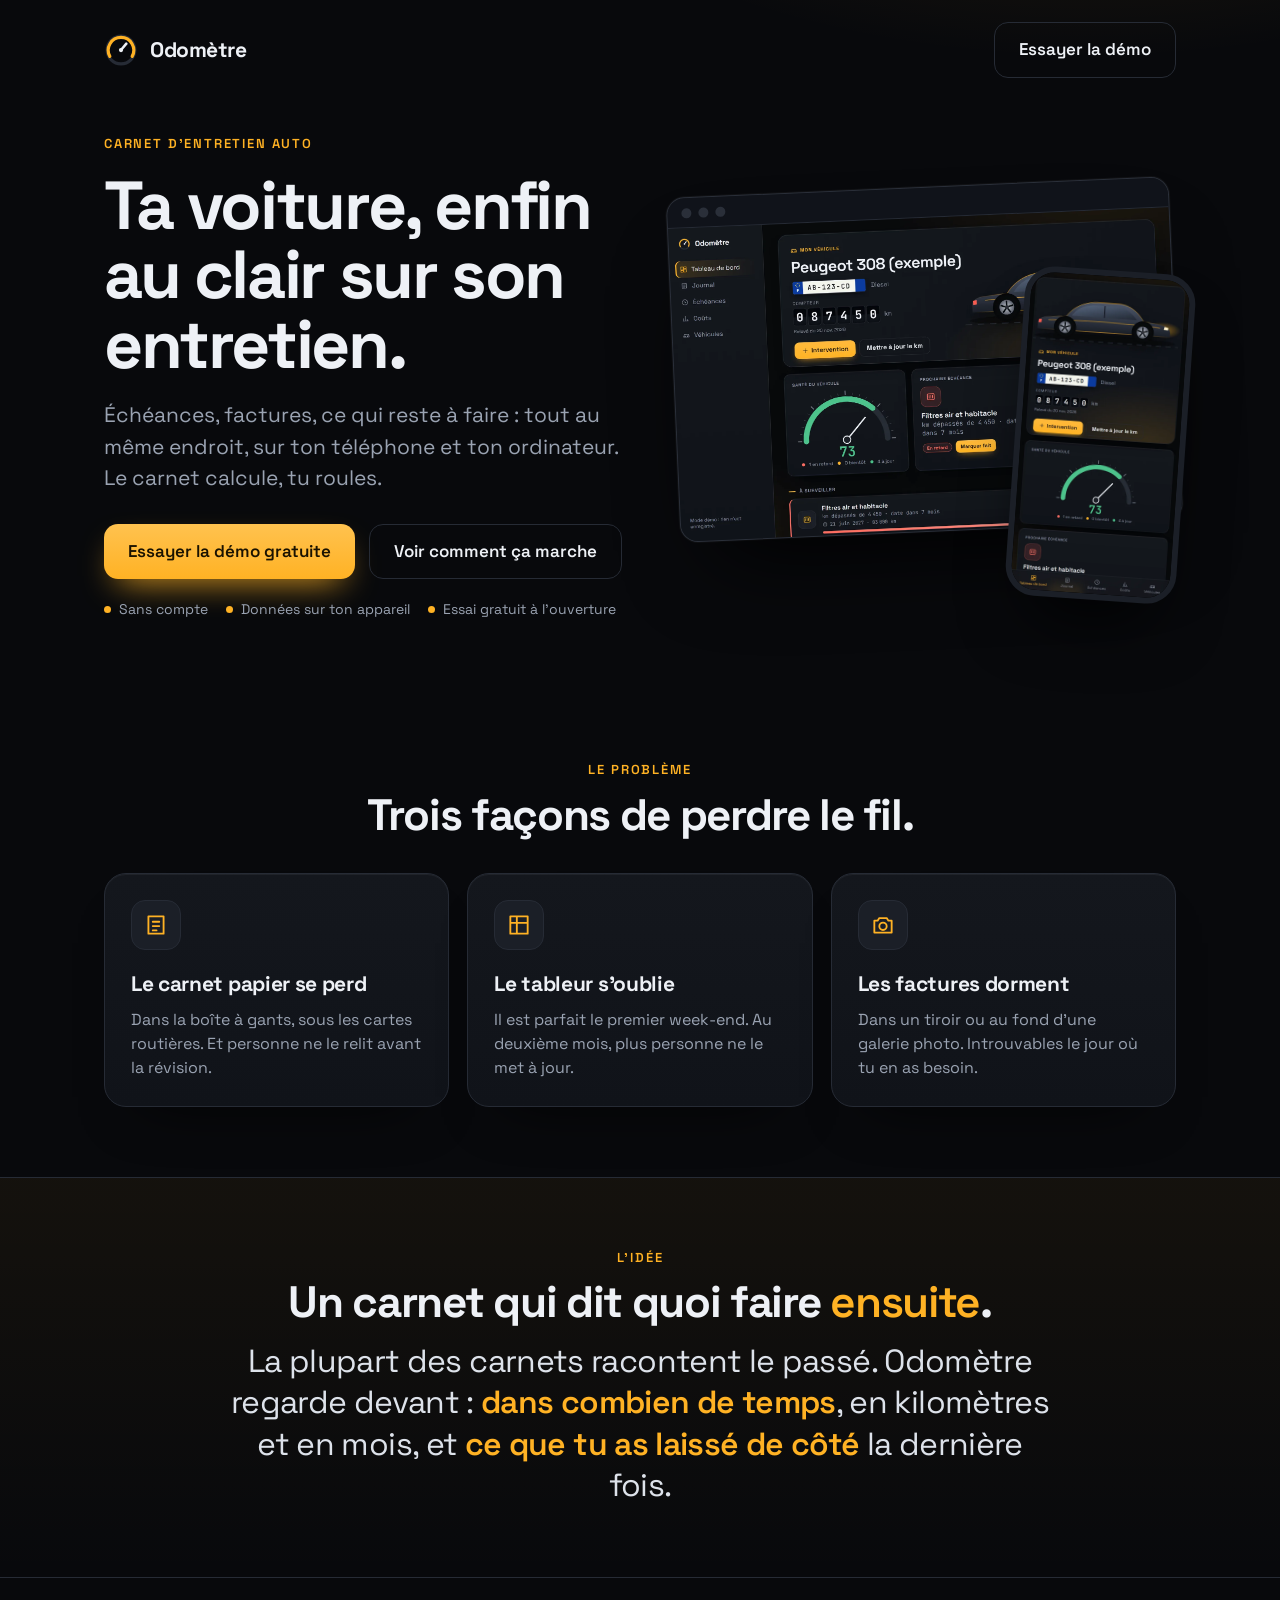
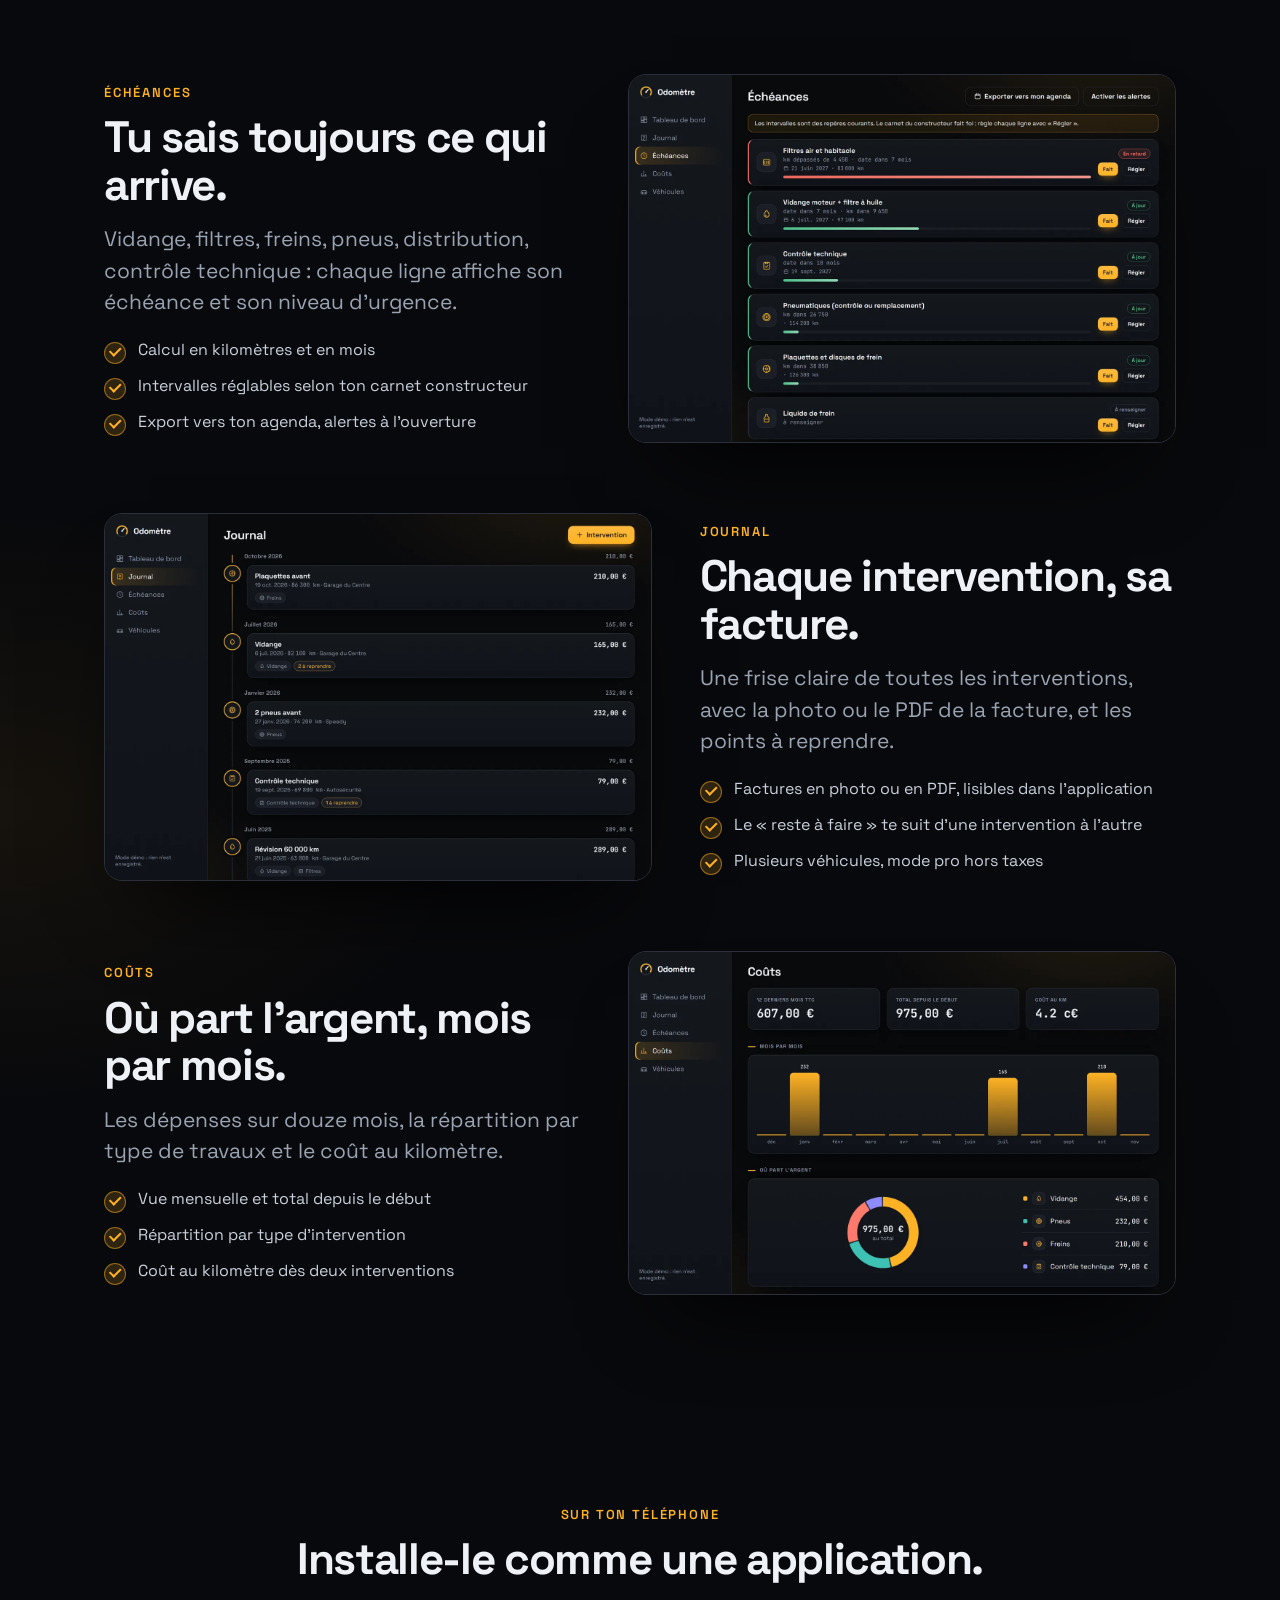
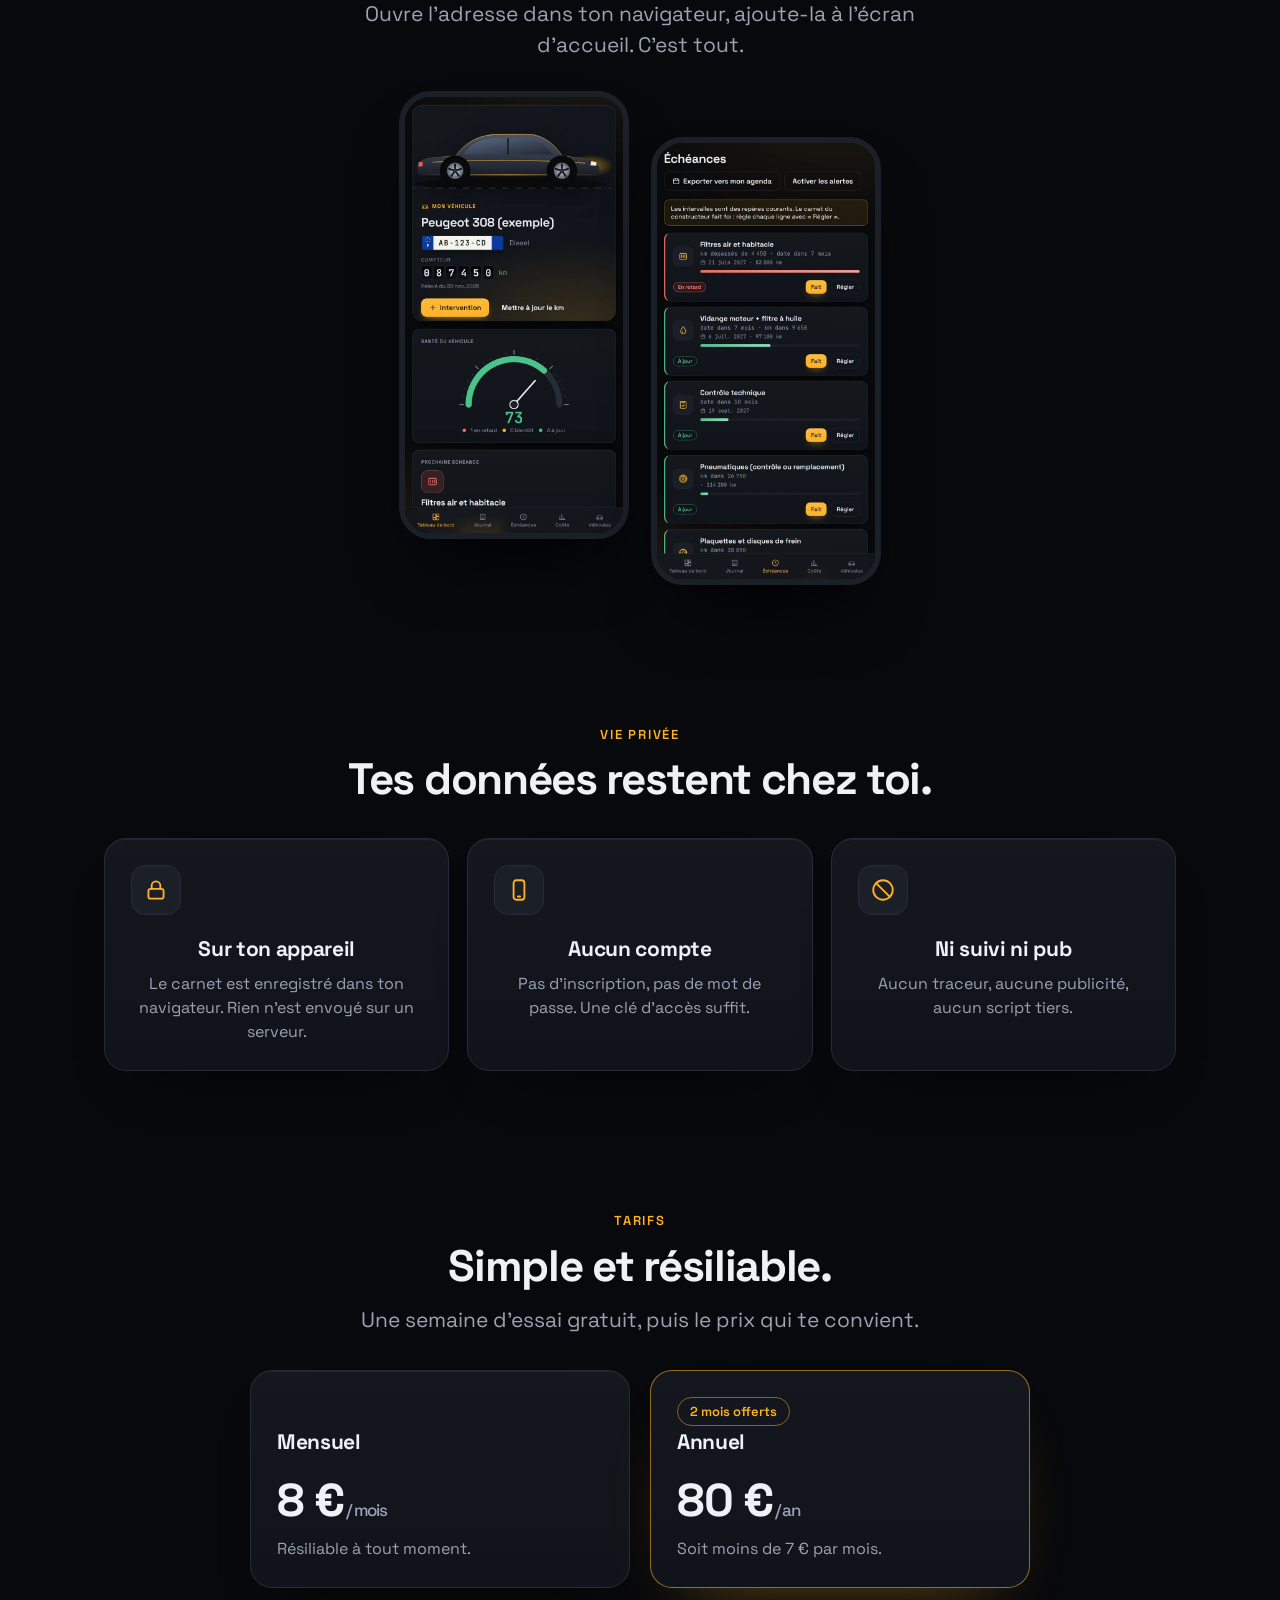
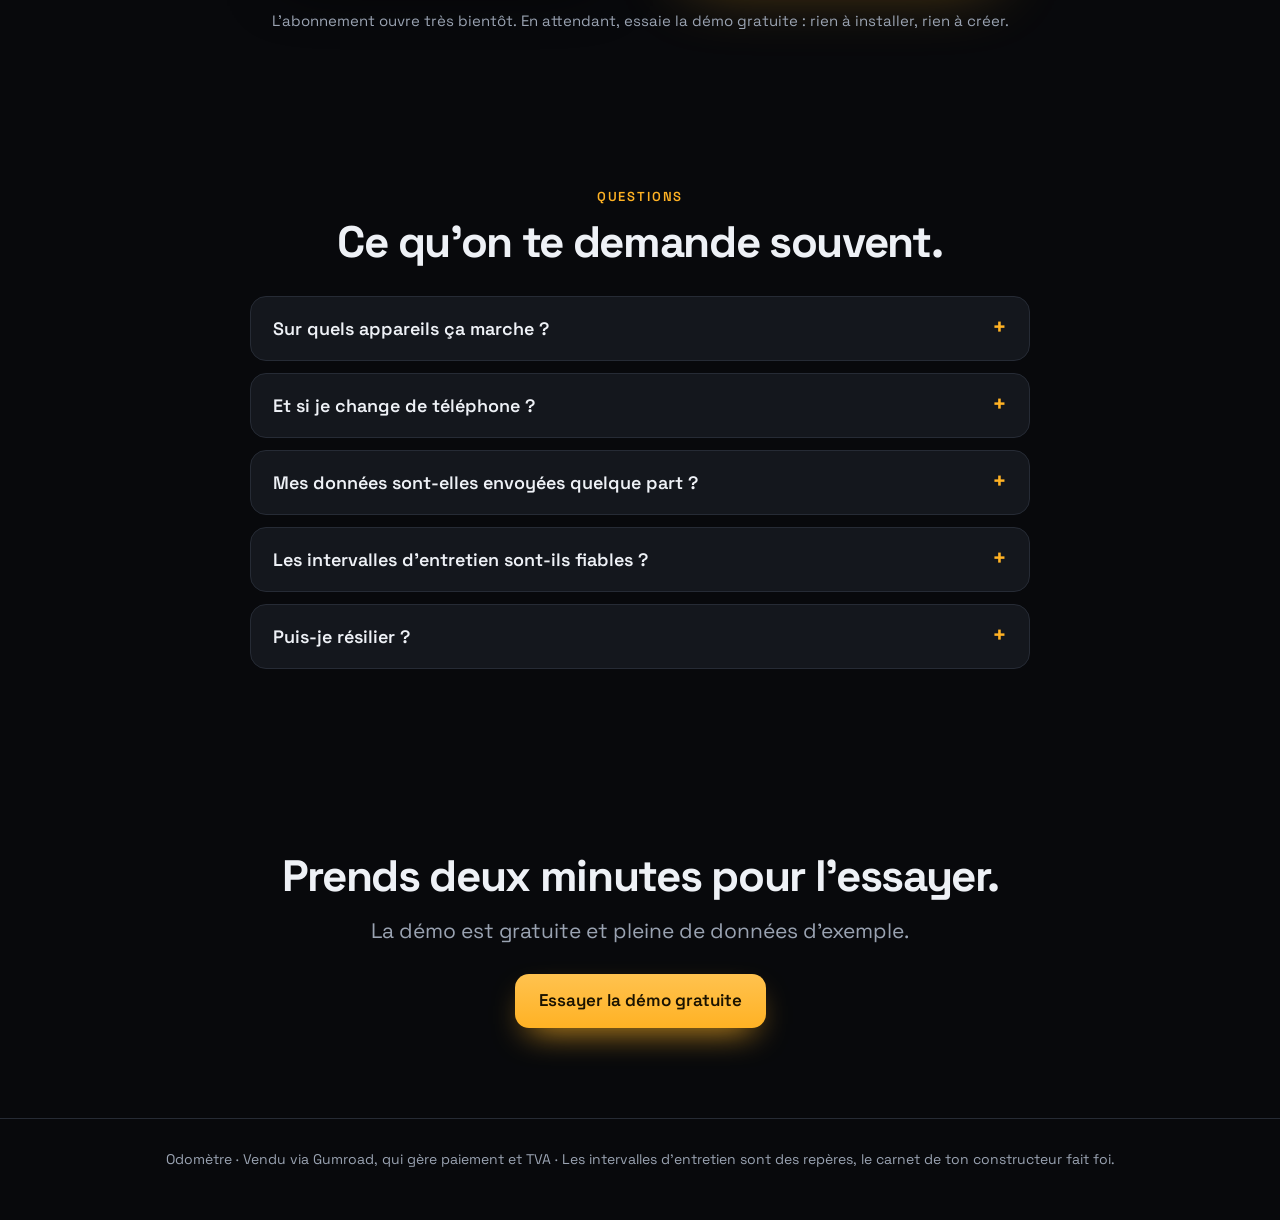
==== decouvrir.html @ 9ee8b930 "Add files via upload" ====
<!doctype html>
<html lang="fr"><head><meta charset="utf-8"><meta name="viewport" content="width=device-width,initial-scale=1">
<title>Odomètre : le carnet d'entretien de ta voiture</title>
<meta name="description" content="Échéances, factures et reste à faire de ta voiture, au même endroit. Sans compte, données chez toi. Essaie la démo gratuite.">
<meta http-equiv="Content-Security-Policy" content="default-src 'none'; style-src 'self' 'unsafe-inline'; img-src 'self'; font-src 'self'; base-uri 'none'; form-action 'none'">
<meta name="referrer" content="no-referrer"><meta name="theme-color" content="#08090C"><link rel="icon" href="icon.svg" type="image/svg+xml">
<style>@font-face{font-family:'Space Grotesk';font-weight:400 700;font-display:swap;src:url(SpaceGrotesk.woff2) format('woff2')}
@font-face{font-family:'JetBrains Mono';font-weight:400 600;font-display:swap;src:url(JetBrainsMono.woff2) format('woff2')}
.od{--bg:#08090C;--panel:#14171D;--panel2:#1B1F27;--line:#262B35;--text:#EEF1F6;--muted:#9AA3B2;--accent:#FFB224;--ink:#1A1200;
font-family:'Space Grotesk',system-ui,sans-serif;color:var(--text);background:radial-gradient(1100px 600px at 85% -5%,rgba(255,178,36,.16),transparent 60%),radial-gradient(800px 500px at 0% 40%,rgba(255,178,36,.06),transparent 60%),var(--bg);line-height:1.5;-webkit-font-smoothing:antialiased;overflow-x:hidden}
.od *{box-sizing:border-box}.od a{color:inherit;text-decoration:none}
.od .wrap{max-width:1120px;margin:0 auto;padding:0 24px}
.od .mono{font-family:'JetBrains Mono',ui-monospace,monospace}
.od nav{display:flex;align-items:center;justify-content:space-between;padding:22px 0}
.od .brand{display:flex;align-items:center;gap:12px;font-weight:700;font-size:21px;letter-spacing:-.02em}.od .dial{width:34px;height:34px}
.od .btn{display:inline-flex;align-items:center;gap:8px;padding:14px 24px;border-radius:14px;font-weight:600;font-size:17px;background:linear-gradient(180deg,#FFC24F,#FFB224);color:var(--ink);box-shadow:0 14px 34px -14px #FFB224;transition:transform .15s,filter .15s}
.od .btn:hover{transform:translateY(-2px);filter:brightness(1.05)}
.od .btn.ghost{background:transparent;color:var(--text);border:1px solid var(--line);box-shadow:none}.od .btn.ghost:hover{background:var(--panel)}
.od .eyebrow{color:var(--accent);text-transform:uppercase;letter-spacing:.14em;font-size:13px;font-weight:600}
.od h1{font-size:clamp(38px,6vw,68px);line-height:1.02;letter-spacing:-.035em;margin:18px 0 20px;font-weight:700}
.od h2{font-size:clamp(28px,4vw,44px);line-height:1.08;letter-spacing:-.03em;margin:12px 0 14px;font-weight:700}
.od p.lead{font-size:clamp(18px,2vw,21px);color:var(--muted);max-width:560px;margin:0 0 30px}
.od .hero{display:grid;grid-template-columns:1.05fr 1fr;gap:40px;align-items:center;padding:34px 0 70px}
.od .cta{display:flex;gap:14px;flex-wrap:wrap}.od .fine{margin-top:20px;color:var(--muted);font-size:14px;display:flex;gap:18px;flex-wrap:wrap}.od .fine span::before{content:'';display:inline-block;width:7px;height:7px;border-radius:50%;background:var(--accent);margin-right:8px;vertical-align:1px}
.od .stage{position:relative;min-height:380px}
.od .win{border:1px solid #2A2F39;border-radius:18px;overflow:hidden;background:var(--panel);box-shadow:0 50px 90px -40px #000,0 0 0 1px rgba(255,255,255,.04);transform:rotate(-2.5deg)}
.od .win .bar{height:30px;background:#10131A;display:flex;align-items:center;gap:7px;padding:0 14px;border-bottom:1px solid var(--line)}.od .win .bar i{width:10px;height:10px;border-radius:50%;background:#2A2F39}
.od .win img{display:block;width:100%;height:auto}
.od .phone{position:absolute;right:-10px;bottom:-34px;width:34%;border:6px solid #1B1F27;border-radius:30px;overflow:hidden;box-shadow:0 40px 70px -30px #000;transform:rotate(4deg);background:#000}.od .phone img{display:block;width:100%;height:auto}
.od section{padding:70px 0}.od .center{text-align:center}.od .center .lead{margin-left:auto;margin-right:auto}
.od .pains{display:grid;grid-template-columns:repeat(3,1fr);gap:18px;margin-top:34px}
.od .card{background:linear-gradient(180deg,#14171D,#101319);border:1px solid var(--line);border-radius:22px;padding:26px;box-shadow:0 30px 60px -40px #000,inset 0 1px 0 rgba(255,255,255,.05)}
.od .card .ico{width:50px;height:50px;border-radius:14px;display:grid;place-items:center;background:var(--panel2);border:1px solid var(--line);color:var(--accent);margin-bottom:18px}.od .card .ico svg{width:26px;height:26px}
.od .card h3{margin:0 0 8px;font-size:21px;letter-spacing:-.015em}.od .card p{margin:0;color:var(--muted)}
.od .story{border-top:1px solid var(--line);border-bottom:1px solid var(--line);background:linear-gradient(180deg,rgba(255,178,36,.05),transparent)}
.od .story p.big{font-size:clamp(22px,3vw,32px);line-height:1.3;letter-spacing:-.02em;max-width:820px;margin:0 auto;color:#DDE2EA}.od .story b{color:var(--accent);font-weight:600}
.od .row{display:grid;grid-template-columns:1fr 1.15fr;gap:48px;align-items:center;margin:26px 0 70px}.od .row.rev{grid-template-columns:1.15fr 1fr}.od .row.rev .txt{order:2}
.od .row .shot{border:1px solid #2A2F39;border-radius:18px;overflow:hidden;box-shadow:0 50px 90px -45px #000}.od .row .shot img{display:block;width:100%;height:auto}
.od ul.chk{list-style:none;padding:0;margin:20px 0 0;display:grid;gap:12px}.od ul.chk li{padding-left:34px;position:relative;color:#C9D0DC}
.od ul.chk li::before{content:'';position:absolute;left:0;top:4px;width:20px;height:20px;border-radius:50%;background:rgba(255,178,36,.16);border:1px solid rgba(255,178,36,.5)}.od ul.chk li::after{content:'';position:absolute;left:7px;top:9px;width:5px;height:9px;border:solid var(--accent);border-width:0 2px 2px 0;transform:rotate(45deg) translate(-1px,-2px)}
.od .phones{display:flex;gap:22px;justify-content:center;align-items:flex-start;margin-top:10px}.od .phones .p{width:230px;border:6px solid #1B1F27;border-radius:32px;overflow:hidden;box-shadow:0 40px 70px -30px #000;background:#000}.od .phones .p:nth-child(2){margin-top:46px}.od .phones img{display:block;width:100%;height:auto}
.od .three{display:grid;grid-template-columns:repeat(3,1fr);gap:18px;margin-top:34px}
.od .price{display:grid;grid-template-columns:repeat(2,1fr);gap:20px;max-width:780px;margin:34px auto 0}.od .price .card{text-align:left}.od .price .big{font-size:46px;font-weight:700;letter-spacing:-.03em;margin:8px 0 2px}.od .price .big small{font-size:17px;color:var(--muted);font-weight:500}
.od .price .best{border-color:rgba(255,178,36,.55);box-shadow:0 30px 70px -40px rgba(255,178,36,.45)}.od .tag{display:inline-block;padding:4px 12px;border-radius:99px;border:1px solid rgba(255,178,36,.5);color:var(--accent);font-size:13px;font-weight:600}
.od .note{text-align:center;color:var(--muted);margin-top:22px;font-size:15px}
.od details{background:var(--panel);border:1px solid var(--line);border-radius:16px;padding:18px 22px;margin:0 0 12px}.od summary{cursor:pointer;font-weight:600;font-size:18px;list-style:none;display:flex;justify-content:space-between;gap:12px}.od summary::after{content:'+';color:var(--accent);font-size:24px;line-height:1}.od details[open] summary::after{content:'–'}
.od details p{color:var(--muted);margin:12px 0 0}.od .faq{max-width:780px;margin:30px auto 0}
.od .final{text-align:center;padding:90px 0}.od .final .cta{justify-content:center}
.od footer{border-top:1px solid var(--line);padding:30px 0 50px;color:var(--muted);font-size:14px;text-align:center}
@media(max-width:900px){.od .hero,.od .row,.od .row.rev{grid-template-columns:1fr;gap:34px}.od .row.rev .txt{order:0}.od .pains,.od .three,.od .price{grid-template-columns:1fr}.od .stage{min-height:0;margin-bottom:60px}.od .phone{right:0;bottom:-40px;width:38%}.od .phones .p{width:44%}}
@media(prefers-reduced-motion:reduce){.od *{transition:none!important}}
</style></head><body style='margin:0;background:#08090C'><div class="od"><div class="wrap">
<nav><a class="brand" href="https://floxitoooo.github.io/odometre/?demo=1"><svg class="dial" viewBox="0 0 32 32" aria-hidden="true"><circle cx="16" cy="16" r="13" fill="none" stroke="#262B35" stroke-width="3"/><path d="M5.5 22a12 12 0 1 1 21 0" fill="none" stroke="#FFB224" stroke-width="3" stroke-linecap="round"/><path d="M16 16l5-6" stroke="#EEF1F6" stroke-width="2.4" stroke-linecap="round"/><circle cx="16" cy="16" r="2" fill="#EEF1F6"/></svg>Odomètre</a><a class="btn ghost" href="https://floxitoooo.github.io/odometre/?demo=1">Essayer la démo</a></nav>

<header class="hero"><div><div class="eyebrow">Carnet d'entretien auto</div>
<h1>Ta voiture, enfin au clair sur son entretien.</h1>
<p class="lead">Échéances, factures, ce qui reste à faire : tout au même endroit, sur ton téléphone et ton ordinateur. Le carnet calcule, tu roules.</p>
<div class="cta"><a class="btn" href="https://floxitoooo.github.io/odometre/?demo=1">Essayer la démo gratuite</a><a class="btn ghost" href="#fonctions">Voir comment ça marche</a></div>
<div class="fine"><span>Sans compte</span><span>Données sur ton appareil</span><span>Essai gratuit à l'ouverture</span></div></div>
<div class="stage"><div class="win"><div class="bar"><i></i><i></i><i></i></div><img src="shot-dash.webp" width="1800" height="1125" alt="Tableau de bord Odomètre : compteur, plaque, jauge de santé" ></div>
<div class="phone"><img src="shot-mob.webp" width="700" height="1400" alt="Odomètre sur téléphone" ></div></div></header>

<section><div class="center"><div class="eyebrow">Le problème</div><h2>Trois façons de perdre le fil.</h2></div>
<div class="pains"><div class="card"><div class="ico"><svg viewBox="0 0 24 24" fill="none" stroke="currentColor" stroke-width="1.7" stroke-linecap="round" stroke-linejoin="round" aria-hidden="true"><path d="M5 4h14v16H5zM9 9h6M9 13h6M9 17h3.5"/></svg></div><h3>Le carnet papier se perd</h3><p>Dans la boîte à gants, sous les cartes routières. Et personne ne le relit avant la révision.</p></div>
<div class="card"><div class="ico"><svg viewBox="0 0 24 24" fill="none" stroke="currentColor" stroke-width="1.7" stroke-linecap="round" stroke-linejoin="round" aria-hidden="true"><path d="M4 4h16v16H4zM4 10h16M10 4v16"/></svg></div><h3>Le tableur s'oublie</h3><p>Il est parfait le premier week-end. Au deuxième mois, plus personne ne le met à jour.</p></div>
<div class="card"><div class="ico"><svg viewBox="0 0 24 24" fill="none" stroke="currentColor" stroke-width="1.7" stroke-linecap="round" stroke-linejoin="round" aria-hidden="true"><path d="M4 8h3l1.6-2.4h6.8L17 8h3v11H4z"/><circle cx="12" cy="13.2" r="3.4"/></svg></div><h3>Les factures dorment</h3><p>Dans un tiroir ou au fond d'une galerie photo. Introuvables le jour où tu en as besoin.</p></div></div></section>
</div>

<div class="story"><div class="wrap"><section class="center"><div class="eyebrow">L'idée</div><h2>Un carnet qui dit quoi faire <b>ensuite</b>.</h2>
<p class="big">La plupart des carnets racontent le passé. Odomètre regarde devant : <b>dans combien de temps</b>, en kilomètres et en mois, et <b>ce que tu as laissé de côté</b> la dernière fois.</p></section></div></div>

<div class="wrap" id="fonctions">
<section><div class="row"><div class="txt"><div class="eyebrow">Échéances</div><h2>Tu sais toujours ce qui arrive.</h2><p class="lead" style="margin-bottom:0">Vidange, filtres, freins, pneus, distribution, contrôle technique : chaque ligne affiche son échéance et son niveau d'urgence.</p>
<ul class="chk"><li>Calcul en kilomètres et en mois</li><li>Intervalles réglables selon ton carnet constructeur</li><li>Export vers ton agenda, alertes à l'ouverture</li></ul></div>
<div class="shot"><img src="shot-due.webp" width="1500" height="1008" alt="Écran Échéances" ></div></div>

<div class="row rev"><div class="txt"><div class="eyebrow">Journal</div><h2>Chaque intervention, sa facture.</h2><p class="lead" style="margin-bottom:0">Une frise claire de toutes les interventions, avec la photo ou le PDF de la facture, et les points à reprendre.</p>
<ul class="chk"><li>Factures en photo ou en PDF, lisibles dans l'application</li><li>Le « reste à faire » te suit d'une intervention à l'autre</li><li>Plusieurs véhicules, mode pro hors taxes</li></ul></div>
<div class="shot"><img src="shot-log.webp" width="1500" height="1008" alt="Écran Journal" ></div></div>

<div class="row"><div class="txt"><div class="eyebrow">Coûts</div><h2>Où part l'argent, mois par mois.</h2><p class="lead" style="margin-bottom:0">Les dépenses sur douze mois, la répartition par type de travaux et le coût au kilomètre.</p>
<ul class="chk"><li>Vue mensuelle et total depuis le début</li><li>Répartition par type d'intervention</li><li>Coût au kilomètre dès deux interventions</li></ul></div>
<div class="shot"><img src="shot-cost.webp" width="1500" height="938" alt="Écran Coûts" ></div></div></section>

<section class="center"><div class="eyebrow">Sur ton téléphone</div><h2>Installe-le comme une application.</h2><p class="lead">Ouvre l'adresse dans ton navigateur, ajoute-la à l'écran d'accueil. C'est tout.</p>
<div class="phones"><div class="p"><img src="shot-mob.webp" width="700" height="1400" alt="Tableau de bord sur téléphone" ></div><div class="p"><img src="shot-mobdue.webp" width="700" height="1400" alt="Échéances sur téléphone" ></div></div></section>

<section class="center"><div class="eyebrow">Vie privée</div><h2>Tes données restent chez toi.</h2>
<div class="three"><div class="card"><div class="ico"><svg viewBox="0 0 24 24" fill="none" stroke="currentColor" stroke-width="1.7" stroke-linecap="round" stroke-linejoin="round" aria-hidden="true"><rect x="5" y="11" width="14" height="9" rx="2"/><path d="M8 11V8a4 4 0 0 1 8 0v3"/></svg></div><h3>Sur ton appareil</h3><p>Le carnet est enregistré dans ton navigateur. Rien n'est envoyé sur un serveur.</p></div>
<div class="card"><div class="ico"><svg viewBox="0 0 24 24" fill="none" stroke="currentColor" stroke-width="1.7" stroke-linecap="round" stroke-linejoin="round" aria-hidden="true"><rect x="7" y="3" width="10" height="18" rx="2.5"/><path d="M11 18h2"/></svg></div><h3>Aucun compte</h3><p>Pas d'inscription, pas de mot de passe. Une clé d'accès suffit.</p></div>
<div class="card"><div class="ico"><svg viewBox="0 0 24 24" fill="none" stroke="currentColor" stroke-width="1.7" stroke-linecap="round" stroke-linejoin="round" aria-hidden="true"><circle cx="12" cy="12" r="9"/><path d="M5.6 5.6l12.8 12.8"/></svg></div><h3>Ni suivi ni pub</h3><p>Aucun traceur, aucune publicité, aucun script tiers.</p></div></div></section>

<section class="center"><div class="eyebrow">Tarifs</div><h2>Simple et résiliable.</h2><p class="lead">Une semaine d'essai gratuit, puis le prix qui te convient.</p>
<div class="price"><div class="card"><span class="tag" style="visibility:hidden">.</span><h3>Mensuel</h3><div class="big">8 €<small> / mois</small></div><p>Résiliable à tout moment.</p></div>
<div class="card best"><span class="tag">2 mois offerts</span><h3>Annuel</h3><div class="big">80 €<small> / an</small></div><p>Soit moins de 7 € par mois.</p></div></div>
<p class="note">L'abonnement ouvre très bientôt. En attendant, essaie la démo gratuite : rien à installer, rien à créer.</p></section>

<section><div class="center"><div class="eyebrow">Questions</div><h2>Ce qu'on te demande souvent.</h2></div><div class="faq">
<details><summary>Sur quels appareils ça marche ?</summary><p>Dans le navigateur de ton téléphone, ta tablette ou ton ordinateur (Chrome, Safari, Edge, Firefox récents). Tu peux l'ajouter à l'écran d'accueil comme une application.</p></details>
<details><summary>Et si je change de téléphone ?</summary><p>Exporte une sauvegarde depuis l'écran Véhicules, importe-la sur le nouvel appareil. Pense à en faire une de temps en temps.</p></details>
<details><summary>Mes données sont-elles envoyées quelque part ?</summary><p>Non. Elles restent dans ton navigateur. La seule vérification en ligne est celle de ta clé d'accès.</p></details>
<details><summary>Les intervalles d'entretien sont-ils fiables ?</summary><p>Ce sont des repères courants. Le carnet de ton constructeur fait foi : tu règles chaque ligne. Aucun résultat n'est garanti.</p></details>
<details><summary>Puis-je résilier ?</summary><p>Oui, à tout moment depuis ton reçu Gumroad. L'accès court jusqu'à la fin de la période payée.</p></details></div></section>

<section class="final"><h2>Prends deux minutes pour l'essayer.</h2><p class="lead" style="margin:0 auto 28px">La démo est gratuite et pleine de données d'exemple.</p><div class="cta"><a class="btn" href="https://floxitoooo.github.io/odometre/?demo=1">Essayer la démo gratuite</a></div></section>
</div>
<footer><div class="wrap">Odomètre · Vendu via Gumroad, qui gère paiement et TVA · Les intervalles d'entretien sont des repères, le carnet de ton constructeur fait foi.</div></footer></div></body></html>
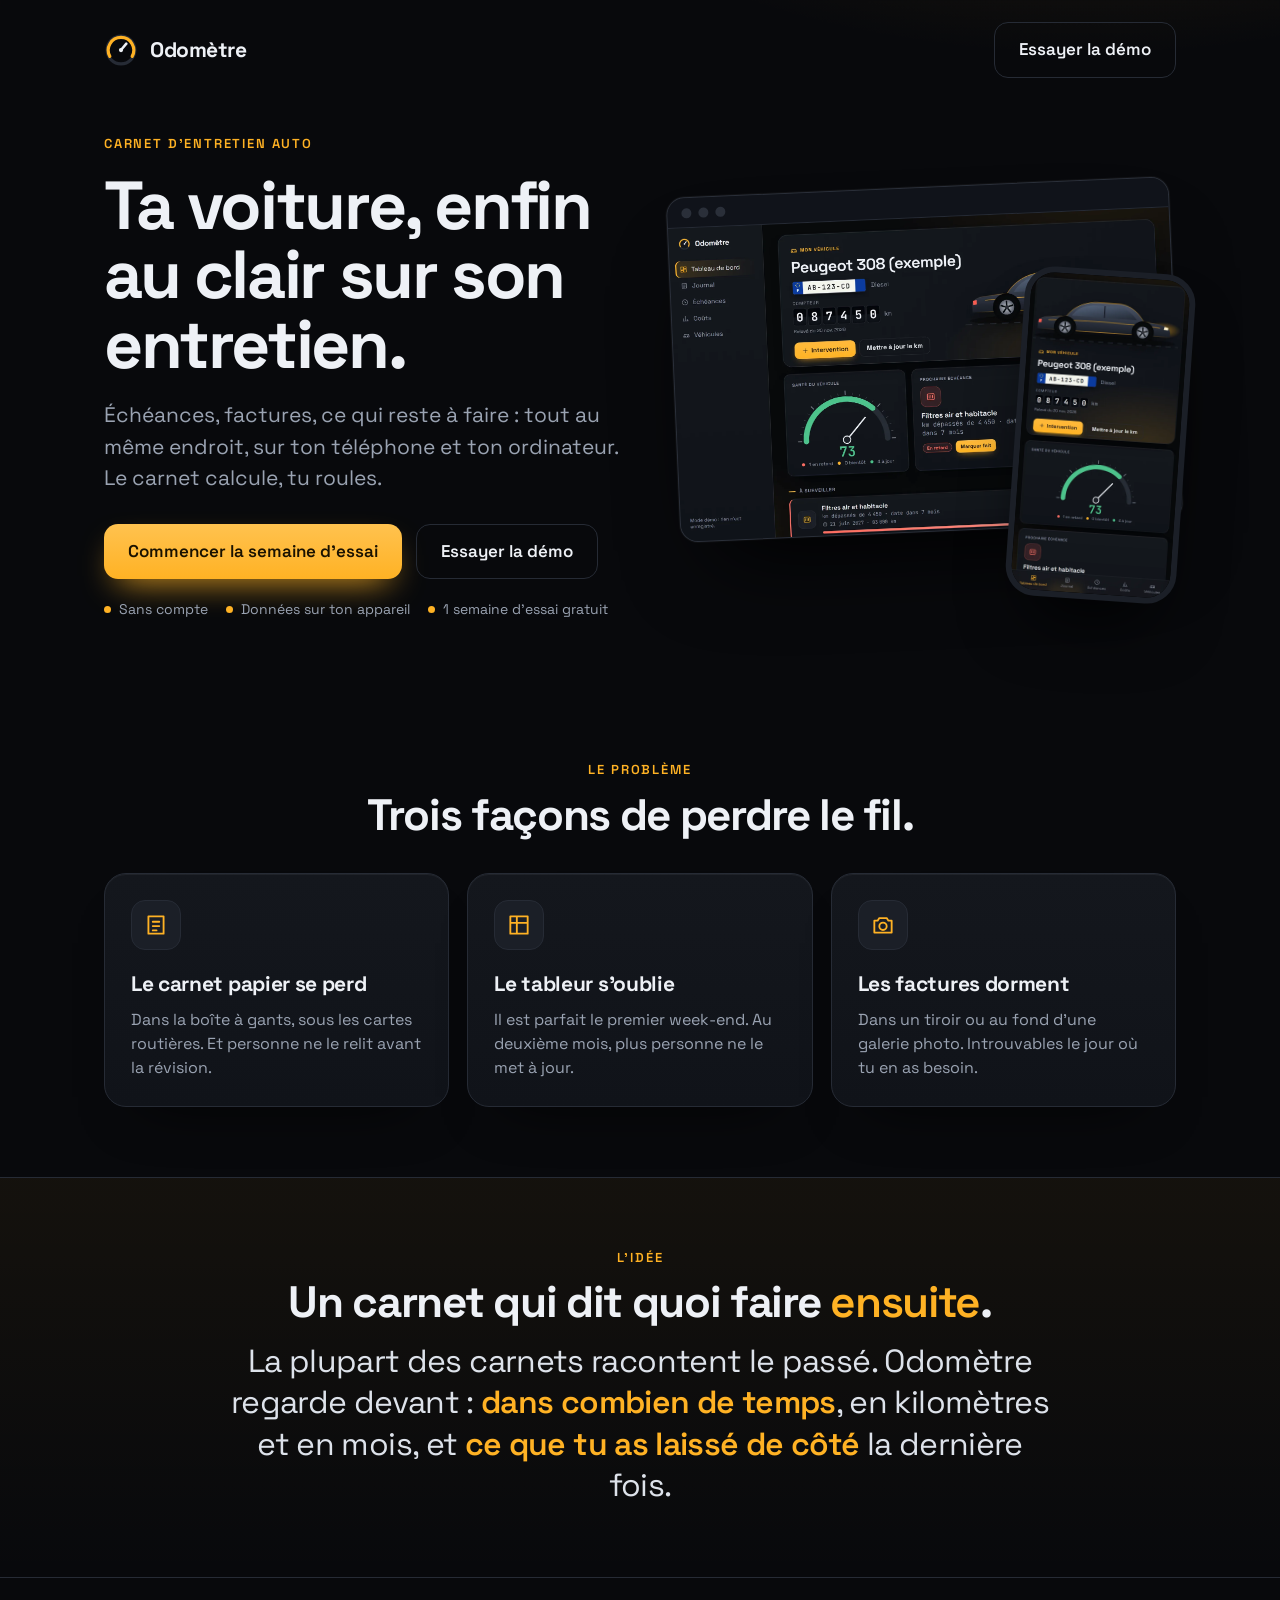
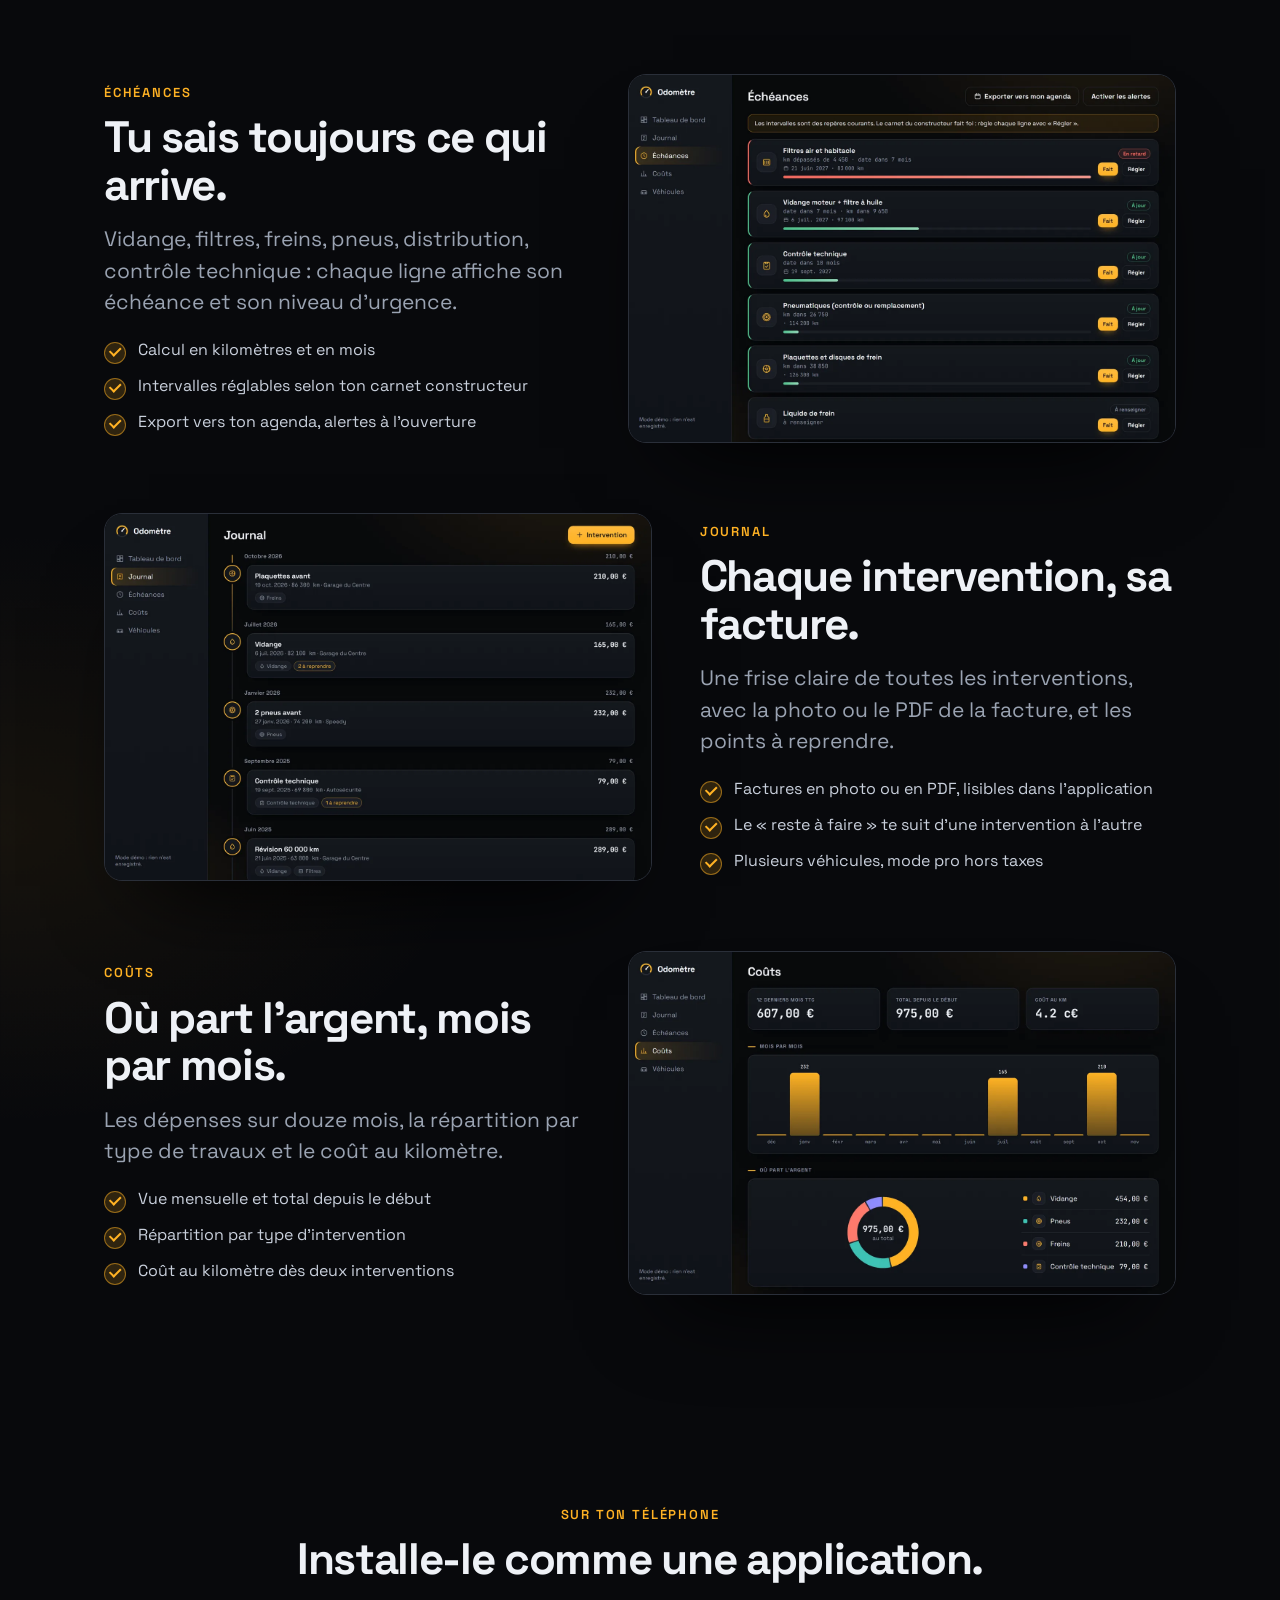
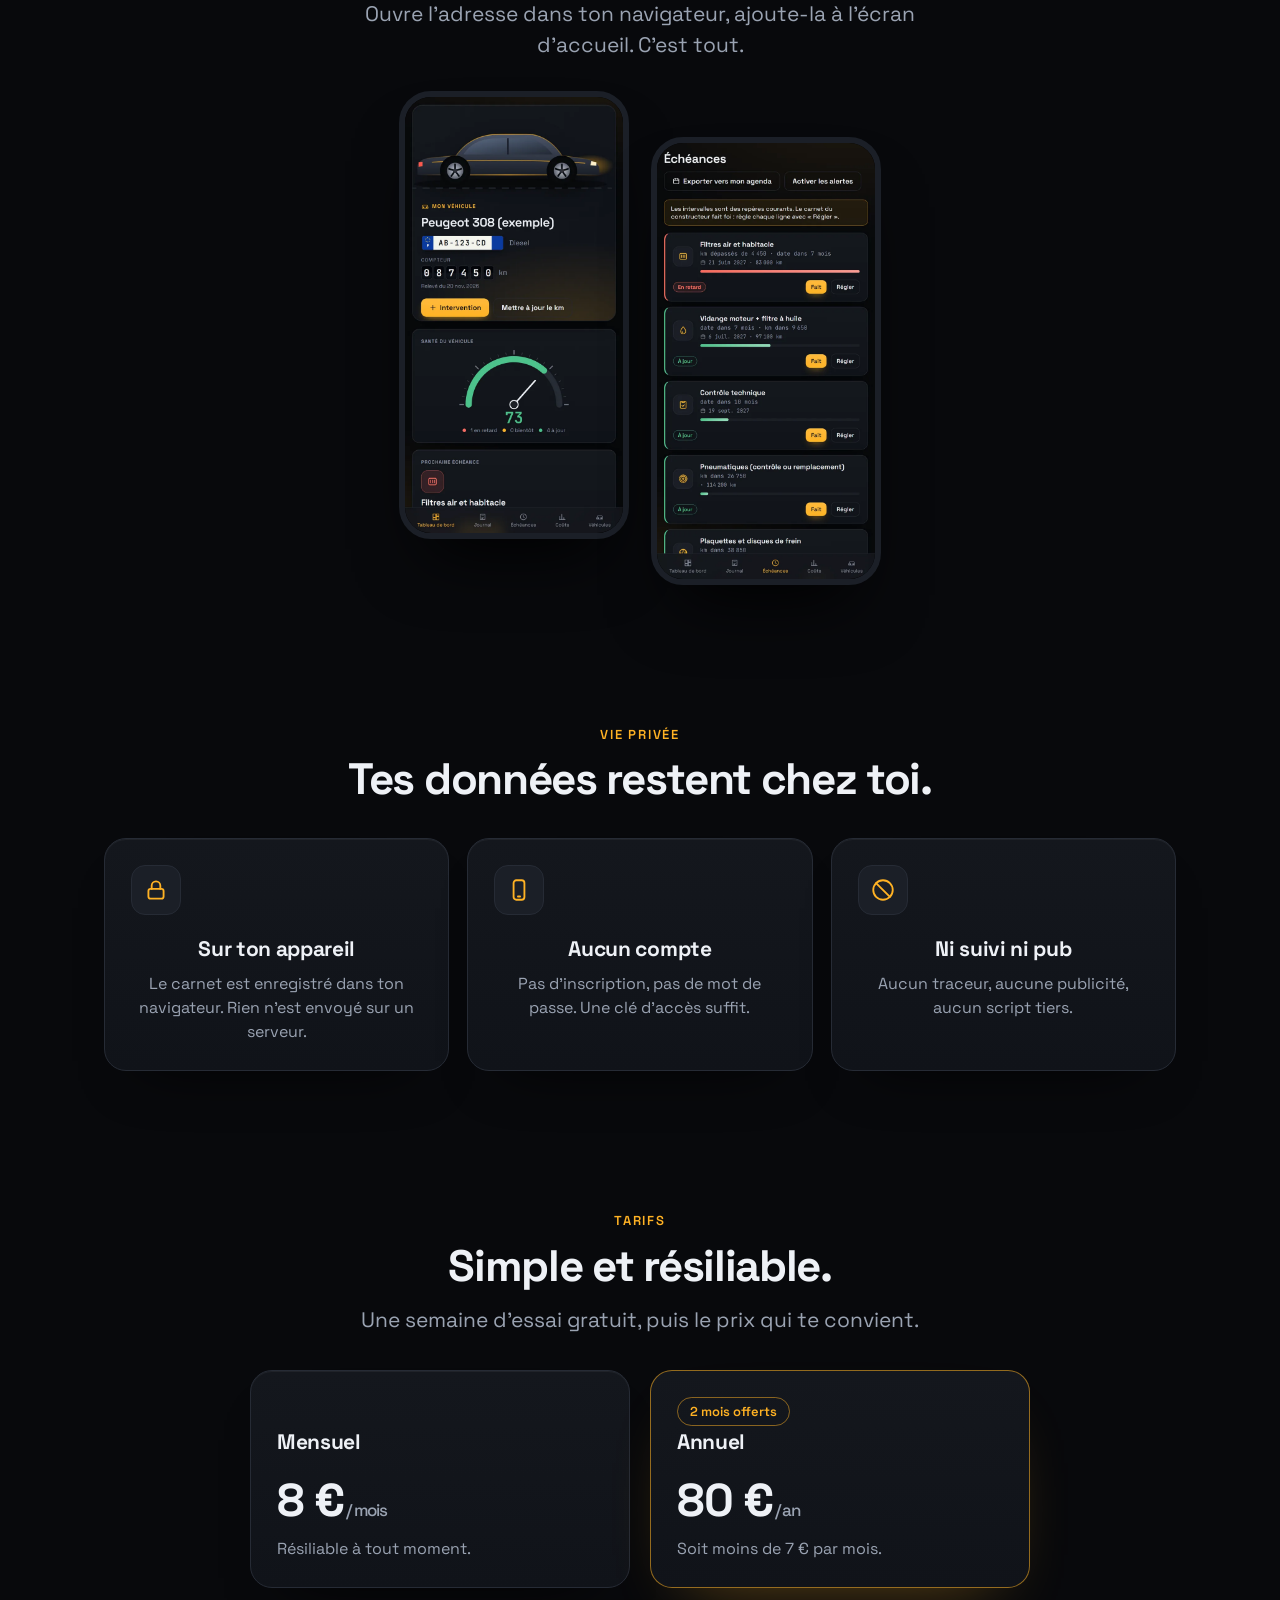
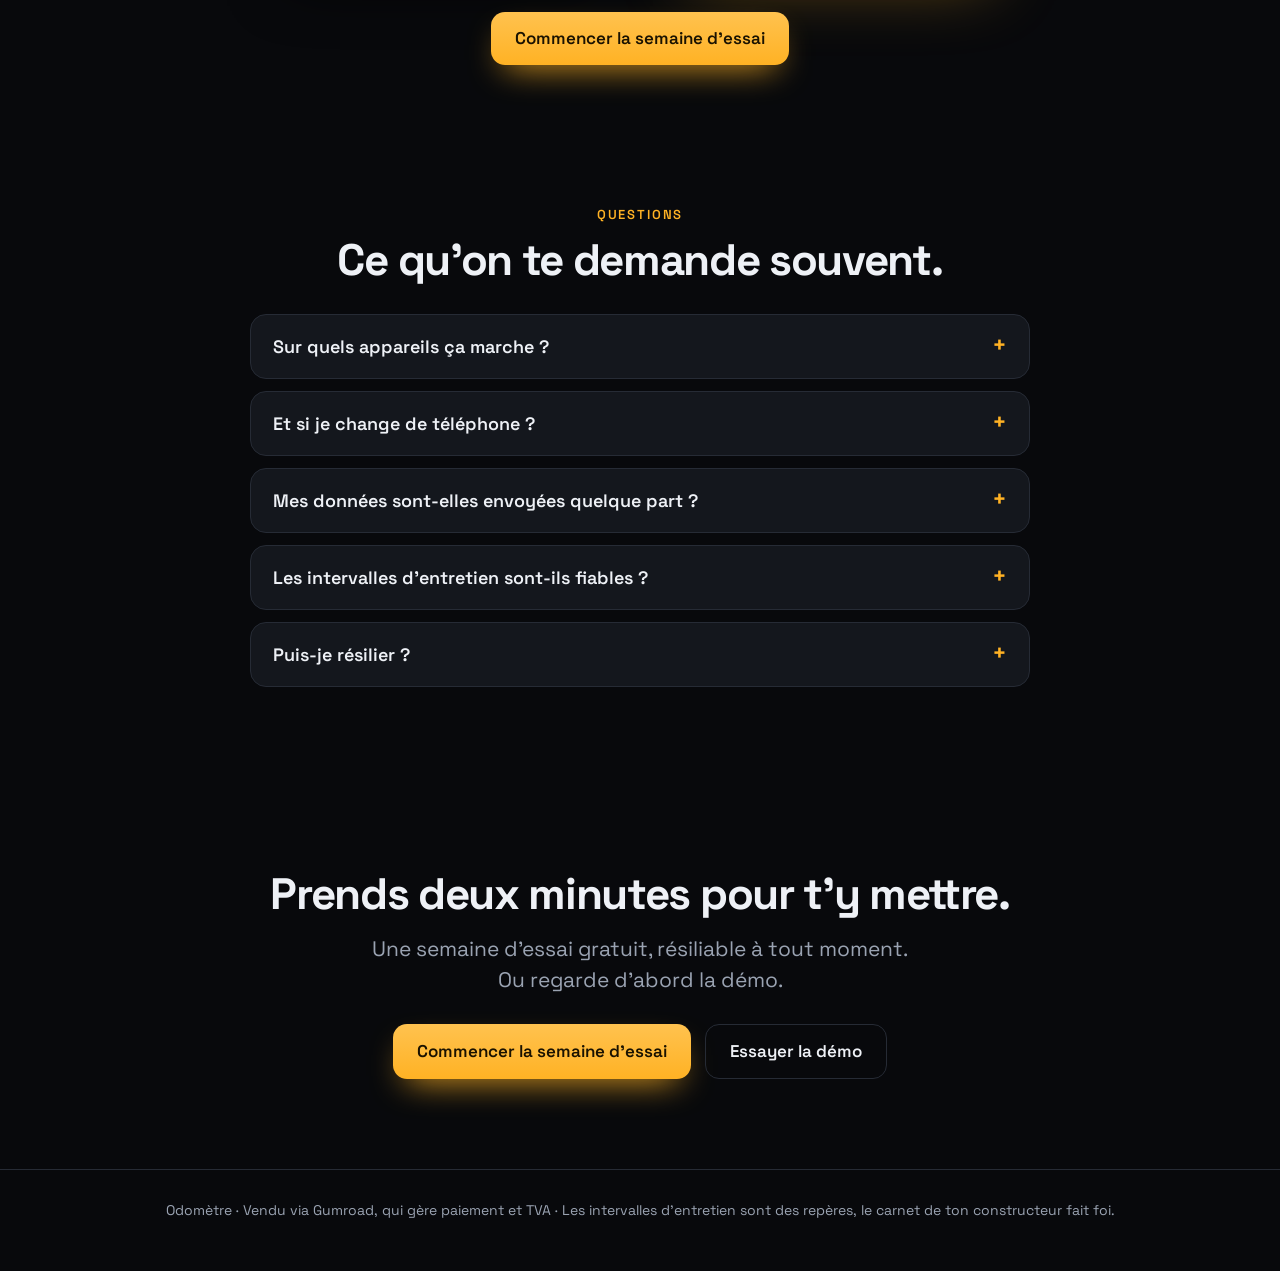
==== commit 48ac1474: "Landing : ouverture de la vente" ====
--- a/decouvrir.html
+++ b/decouvrir.html
@@ -55,8 +55,8 @@
 <header class="hero"><div><div class="eyebrow">Carnet d'entretien auto</div>
 <h1>Ta voiture, enfin au clair sur son entretien.</h1>
 <p class="lead">Échéances, factures, ce qui reste à faire : tout au même endroit, sur ton téléphone et ton ordinateur. Le carnet calcule, tu roules.</p>
-<div class="cta"><a class="btn" href="https://floxitoooo.github.io/odometre/?demo=1">Essayer la démo gratuite</a><a class="btn ghost" href="#fonctions">Voir comment ça marche</a></div>
-<div class="fine"><span>Sans compte</span><span>Données sur ton appareil</span><span>Essai gratuit à l'ouverture</span></div></div>
+<div class="cta"><a class="btn" href="https://odometre.gumroad.com/l/odometre">Commencer la semaine d'essai</a><a class="btn ghost" href="https://floxitoooo.github.io/odometre/?demo=1">Essayer la démo</a></div>
+<div class="fine"><span>Sans compte</span><span>Données sur ton appareil</span><span>1 semaine d'essai gratuit</span></div></div>
 <div class="stage"><div class="win"><div class="bar"><i></i><i></i><i></i></div><img src="shot-dash.webp" width="1800" height="1125" alt="Tableau de bord Odomètre : compteur, plaque, jauge de santé" ></div>
 <div class="phone"><img src="shot-mob.webp" width="700" height="1400" alt="Odomètre sur téléphone" ></div></div></header>
 
@@ -93,7 +93,7 @@
 <section class="center"><div class="eyebrow">Tarifs</div><h2>Simple et résiliable.</h2><p class="lead">Une semaine d'essai gratuit, puis le prix qui te convient.</p>
 <div class="price"><div class="card"><span class="tag" style="visibility:hidden">.</span><h3>Mensuel</h3><div class="big">8 €<small> / mois</small></div><p>Résiliable à tout moment.</p></div>
 <div class="card best"><span class="tag">2 mois offerts</span><h3>Annuel</h3><div class="big">80 €<small> / an</small></div><p>Soit moins de 7 € par mois.</p></div></div>
-<p class="note">L'abonnement ouvre très bientôt. En attendant, essaie la démo gratuite : rien à installer, rien à créer.</p></section>
+<div class="cta" style="justify-content:center;margin-top:24px"><a class="btn" href="https://odometre.gumroad.com/l/odometre">Commencer la semaine d'essai</a></div></section>
 
 <section><div class="center"><div class="eyebrow">Questions</div><h2>Ce qu'on te demande souvent.</h2></div><div class="faq">
 <details><summary>Sur quels appareils ça marche ?</summary><p>Dans le navigateur de ton téléphone, ta tablette ou ton ordinateur (Chrome, Safari, Edge, Firefox récents). Tu peux l'ajouter à l'écran d'accueil comme une application.</p></details>
@@ -102,6 +102,6 @@
 <details><summary>Les intervalles d'entretien sont-ils fiables ?</summary><p>Ce sont des repères courants. Le carnet de ton constructeur fait foi : tu règles chaque ligne. Aucun résultat n'est garanti.</p></details>
 <details><summary>Puis-je résilier ?</summary><p>Oui, à tout moment depuis ton reçu Gumroad. L'accès court jusqu'à la fin de la période payée.</p></details></div></section>
 
-<section class="final"><h2>Prends deux minutes pour l'essayer.</h2><p class="lead" style="margin:0 auto 28px">La démo est gratuite et pleine de données d'exemple.</p><div class="cta"><a class="btn" href="https://floxitoooo.github.io/odometre/?demo=1">Essayer la démo gratuite</a></div></section>
+<section class="final"><h2>Prends deux minutes pour t'y mettre.</h2><p class="lead" style="margin:0 auto 28px">Une semaine d'essai gratuit, résiliable à tout moment. Ou regarde d'abord la démo.</p><div class="cta" style="justify-content:center"><a class="btn" href="https://odometre.gumroad.com/l/odometre">Commencer la semaine d'essai</a><a class="btn ghost" href="https://floxitoooo.github.io/odometre/?demo=1">Essayer la démo</a></div></section>
 </div>
 <footer><div class="wrap">Odomètre · Vendu via Gumroad, qui gère paiement et TVA · Les intervalles d'entretien sont des repères, le carnet de ton constructeur fait foi.</div></footer></div></body></html>
